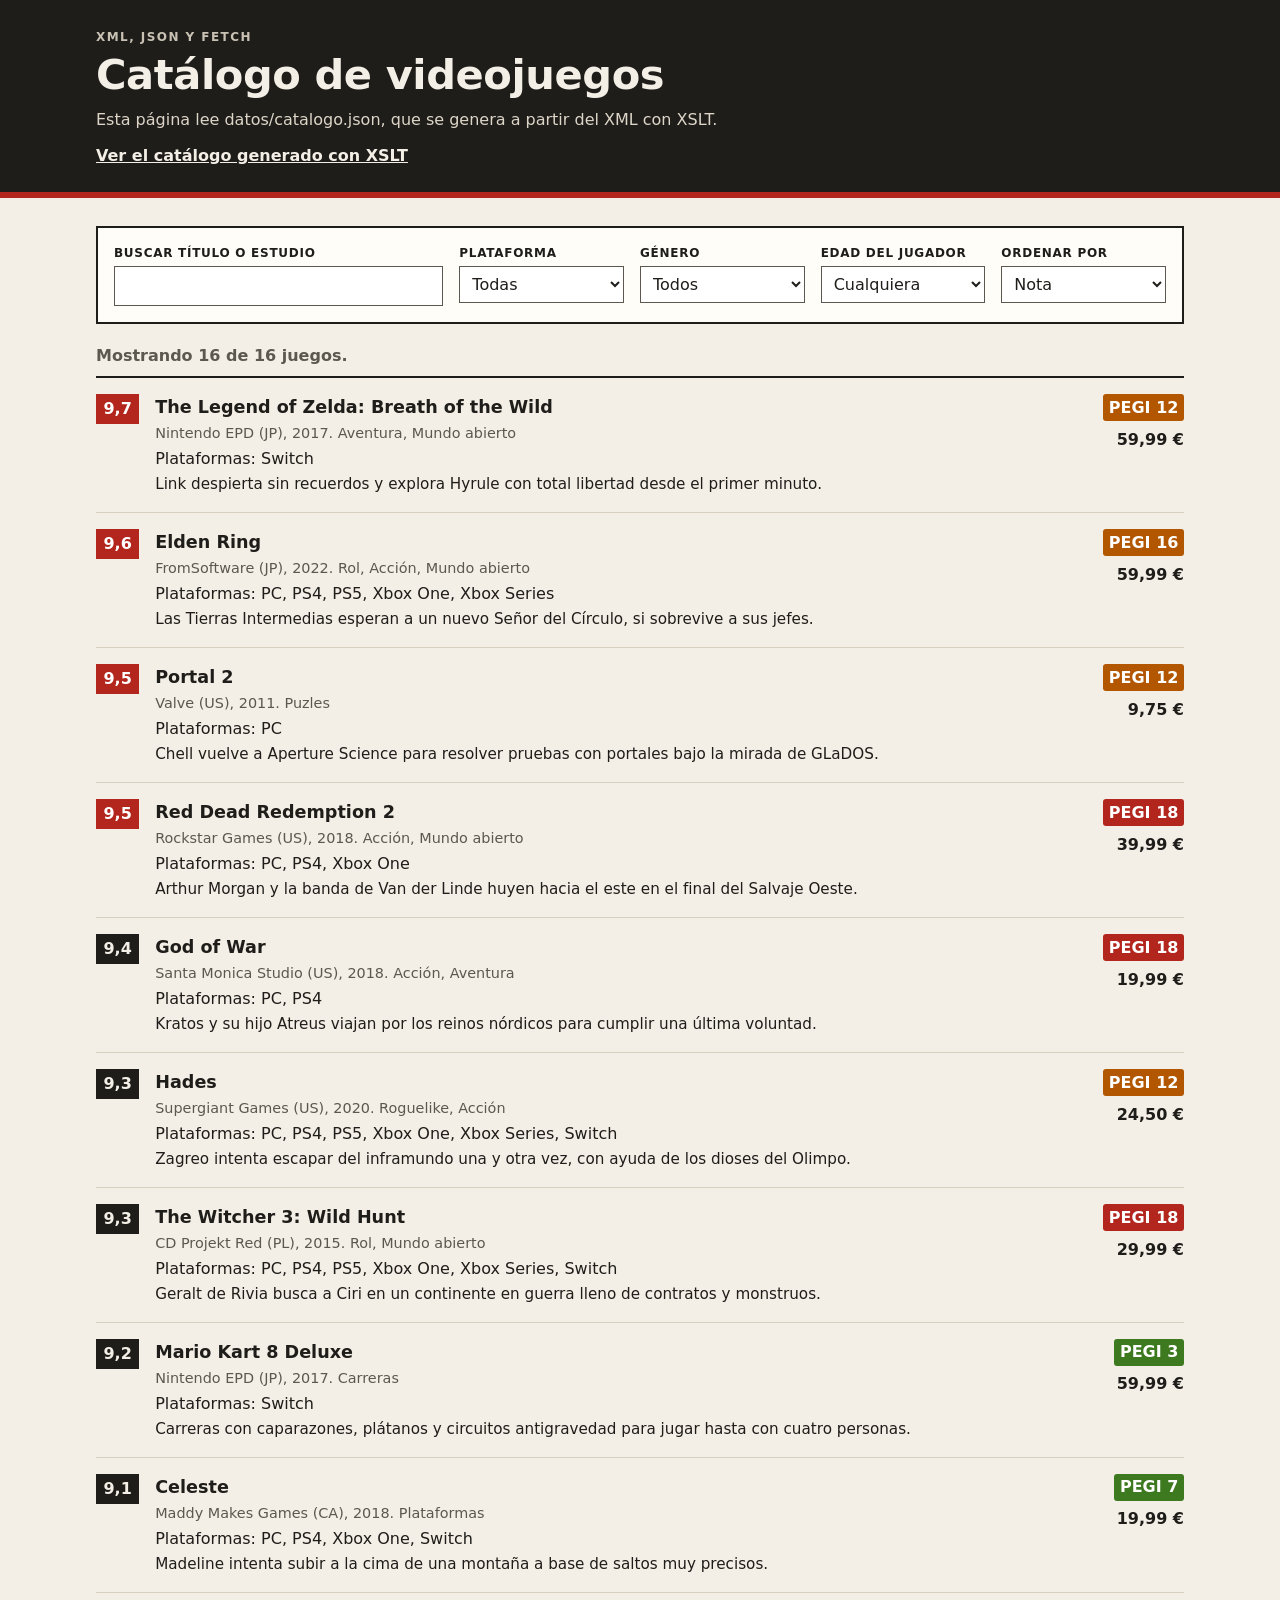
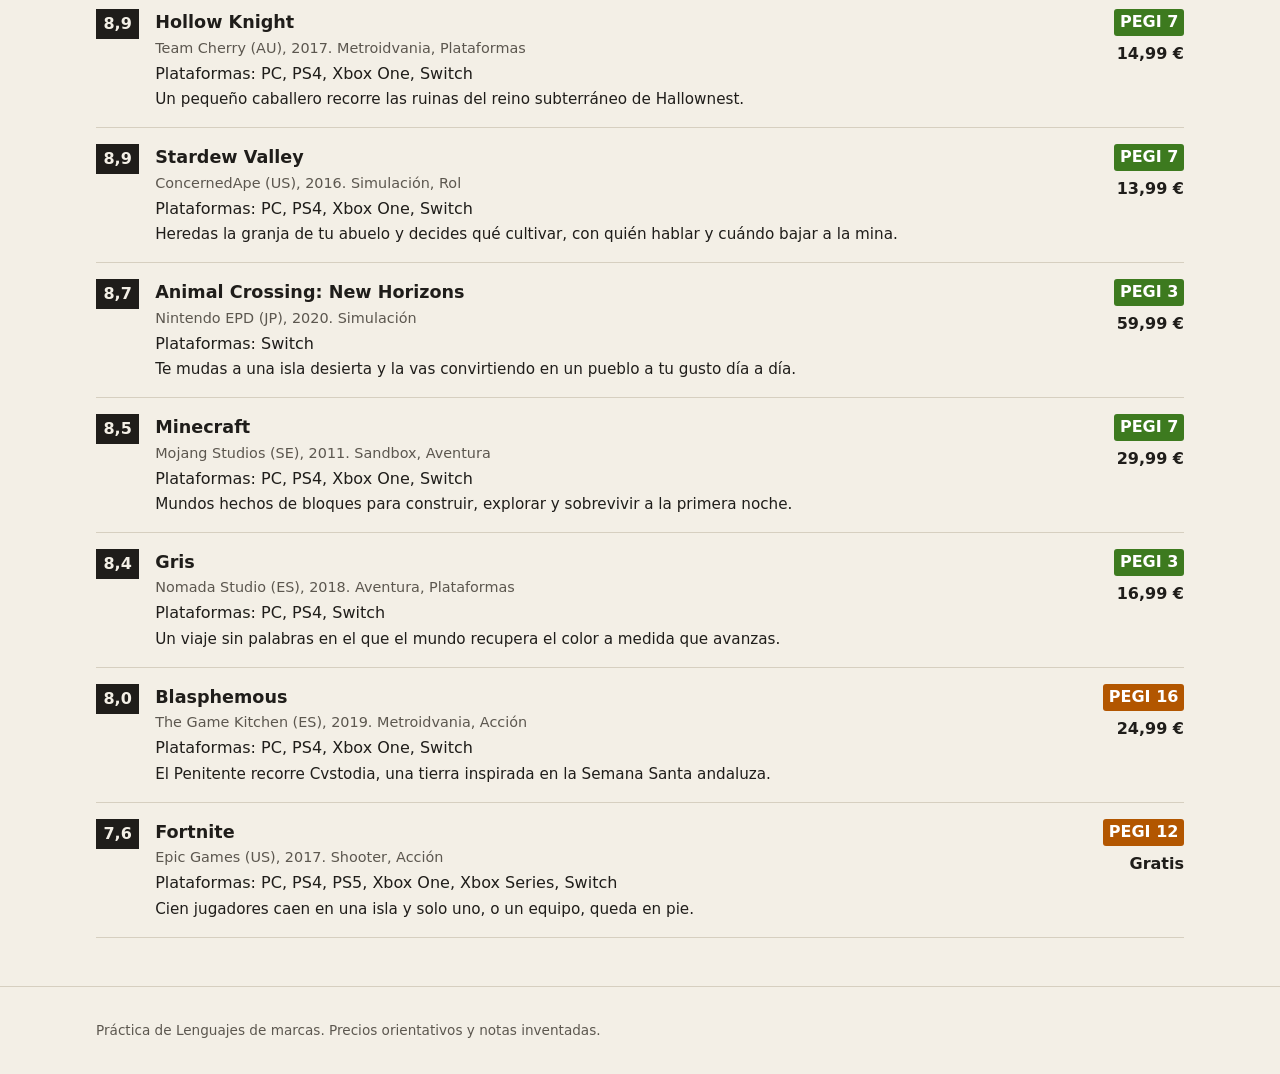
==== web/index.html @ 9788ff0d "Catálogo de videojuegos en XML: DTD, XSD, XPath, XSLT y JSON" ====
<!DOCTYPE html>
<html lang="es">
<head>
  <meta charset="UTF-8">
  <meta name="viewport" content="width=device-width, initial-scale=1">
  <title>Catálogo de videojuegos (JSON)</title>
  <link rel="stylesheet" href="../css/estilos.css">
</head>
<body>
  <header class="cabecera">
    <div class="contenedor">
      <p class="cabecera__etiqueta">XML, JSON y fetch</p>
      <h1>Catálogo de videojuegos</h1>
      <p class="cabecera__texto">Esta página lee datos/catalogo.json, que se genera a partir del XML con XSLT.</p>
      <nav class="cabecera__enlaces" aria-label="Otras vistas">
        <a href="../salida/catalogo.html">Ver el catálogo generado con XSLT</a>
      </nav>
    </div>
  </header>

  <main class="contenedor">
    <form class="filtros" id="filtros" role="search">
      <div class="filtros__busqueda">
        <label for="busqueda">Buscar título o estudio</label>
        <input type="search" id="busqueda" name="busqueda" autocomplete="off">
      </div>
      <div>
        <label for="plataforma">Plataforma</label>
        <select id="plataforma" name="plataforma">
          <option value="">Todas</option>
        </select>
      </div>
      <div>
        <label for="genero">Género</label>
        <select id="genero" name="genero">
          <option value="">Todos</option>
        </select>
      </div>
      <div>
        <label for="edad">Edad del jugador</label>
        <select id="edad" name="edad">
          <option value="">Cualquiera</option>
          <option value="3">3 años</option>
          <option value="7">7 años</option>
          <option value="12">12 años</option>
          <option value="16">16 años</option>
          <option value="18">18 o más</option>
        </select>
      </div>
      <div>
        <label for="orden">Ordenar por</label>
        <select id="orden" name="orden">
          <option value="nota">Nota</option>
          <option value="precio">Precio (de menor a mayor)</option>
          <option value="anio">Año (más recientes)</option>
          <option value="titulo">Título</option>
        </select>
      </div>
    </form>

    <p class="estado" id="estado" aria-live="polite">Cargando catálogo...</p>
    <ul class="lista-juegos" id="lista"></ul>
  </main>

  <footer class="pie">
    <div class="contenedor">
      <p>Práctica de Lenguajes de marcas. Precios orientativos y notas inventadas.</p>
    </div>
  </footer>

  <template id="plantilla-ficha">
    <li class="ficha">
      <span class="nota"><span class="visualmente-oculto">Nota </span><span class="nota__valor"></span></span>
      <div>
        <h2></h2>
        <p class="ficha__datos"></p>
        <p class="ficha__plataformas"></p>
        <p class="ficha__descripcion"></p>
      </div>
      <div class="ficha__lado">
        <span class="pegi"></span>
        <span class="ficha__precio"></span>
      </div>
    </li>
  </template>

  <script src="app.js"></script>
</body>
</html>
---- css/estilos.css ----
/* Estilos compartidos por salida/catalogo.html (XSLT) y web/index.html (JSON) */

:root {
  --papel: #f3efe6;
  --blanco: #fffdf8;
  --tinta: #1f1d1a;
  --gris: #5c574f;
  --linea: #d6cfc0;
  --rojo: #b3261e;
  --pegi-verde: #3d7a1f;
  --pegi-naranja: #b25600;
  --pegi-rojo: #b3261e;
  --letra: "Segoe UI", system-ui, -apple-system, Roboto, "Helvetica Neue", Arial, sans-serif;
}

* {
  box-sizing: border-box;
}

body {
  margin: 0;
  background: var(--papel);
  color: var(--tinta);
  font-family: var(--letra);
  line-height: 1.5;
}

a {
  color: var(--rojo);
}

a:focus-visible,
input:focus-visible,
select:focus-visible,
button:focus-visible {
  outline: 3px solid var(--rojo);
  outline-offset: 2px;
}

.contenedor {
  max-width: 1120px;
  margin: 0 auto;
  padding: 0 16px;
}

.visualmente-oculto {
  position: absolute;
  width: 1px;
  height: 1px;
  overflow: hidden;
  clip: rect(0 0 0 0);
  white-space: nowrap;
}

/* Cabecera tipo portada de revista: banda oscura con filete rojo */
.cabecera {
  background: var(--tinta);
  color: var(--papel);
  border-bottom: 6px solid var(--rojo);
  padding: 1.75rem 0 1.5rem;
}

.cabecera h1 {
  margin: 0;
  font-size: clamp(1.8rem, 5vw, 2.6rem);
  font-weight: 800;
  line-height: 1.1;
  letter-spacing: -0.01em;
}

.cabecera__etiqueta {
  margin: 0 0 0.4rem;
  font-size: 0.75rem;
  font-weight: 700;
  letter-spacing: 0.12em;
  text-transform: uppercase;
  color: #c9c2b4;
}

.cabecera__texto {
  margin: 0.6rem 0 0;
  color: #ddd6c8;
}

.cabecera__enlaces {
  margin-top: 0.75rem;
}

.cabecera__enlaces a {
  color: var(--papel);
  font-weight: 600;
}

.cabecera a:focus-visible {
  outline-color: var(--papel);
}

h2 {
  display: inline-block;
  margin: 2.5rem 0 1rem;
  padding-bottom: 0.2rem;
  border-bottom: 3px solid var(--rojo);
  font-size: 1.25rem;
  font-weight: 800;
}

/* Resumen con los datos calculados */
.resumen {
  display: grid;
  grid-template-columns: repeat(4, 1fr);
  gap: 1rem;
  margin: 1.75rem 0 0;
}

.resumen div {
  border-left: 3px solid var(--tinta);
  padding-left: 0.75rem;
}

.resumen dt {
  font-size: 0.75rem;
  font-weight: 700;
  letter-spacing: 0.08em;
  text-transform: uppercase;
  color: var(--gris);
}

.resumen dd {
  margin: 0;
  font-size: 1.9rem;
  font-weight: 800;
  font-variant-numeric: tabular-nums;
}

/* Tabla del catálogo */
.tabla {
  width: 100%;
  border-collapse: collapse;
  font-size: 0.95rem;
  background: var(--blanco);
}

.tabla thead th {
  text-align: left;
  font-size: 0.72rem;
  letter-spacing: 0.08em;
  text-transform: uppercase;
  border-bottom: 2px solid var(--tinta);
  padding: 0.6rem 0.5rem;
}

.tabla td,
.tabla tbody th {
  padding: 0.6rem 0.5rem;
  border-bottom: 1px solid var(--linea);
  vertical-align: top;
  text-align: left;
  font-weight: normal;
}

.tabla__titulo {
  display: block;
  font-weight: 700;
}

.tabla__descripcion {
  display: block;
  color: var(--gris);
  font-size: 0.85rem;
}

.num {
  text-align: right !important;
  white-space: nowrap;
  font-variant-numeric: tabular-nums;
}

.pais {
  display: inline-block;
  margin-left: 0.35em;
  padding: 0 0.3em;
  border: 1px solid var(--linea);
  font-size: 0.7rem;
  color: var(--gris);
  vertical-align: 0.1em;
}

/* Caja de nota como las de las revistas de videojuegos */
.nota {
  display: inline-block;
  min-width: 2.7rem;
  padding: 0.2rem 0.4rem;
  background: var(--tinta);
  color: var(--papel);
  font-weight: 800;
  text-align: center;
  font-variant-numeric: tabular-nums;
}

.nota--alta {
  background: var(--rojo);
  color: #fff;
}

.pegi {
  display: inline-block;
  min-width: 2rem;
  padding: 0.1rem 0.35rem;
  border-radius: 3px;
  color: #fff;
  font-weight: 800;
  text-align: center;
}

.pegi--verde { background: var(--pegi-verde); }
.pegi--naranja { background: var(--pegi-naranja); }
.pegi--rojo { background: var(--pegi-rojo); }

/* Agrupación por PEGI */
.grupos {
  display: grid;
  grid-template-columns: repeat(auto-fill, minmax(170px, 1fr));
  gap: 1.5rem;
}

.grupo {
  border-top: 3px solid var(--tinta);
  padding-top: 0.5rem;
}

.grupo h3 {
  display: flex;
  align-items: center;
  gap: 0.6rem;
  margin: 0 0 0.5rem;
  font-size: 1rem;
}

.grupo__total {
  font-weight: 600;
  color: var(--gris);
}

.grupo ul,
.lista-simple {
  margin: 0;
  padding: 0;
  list-style: none;
}

.grupo li,
.lista-simple li {
  padding: 0.25rem 0;
  border-bottom: 1px dotted var(--linea);
}

.pie {
  margin-top: 3rem;
  padding: 1.25rem 0;
  border-top: 1px solid var(--linea);
  color: var(--gris);
  font-size: 0.85rem;
}

/* Versión web: filtros y lista */
.filtros {
  display: grid;
  grid-template-columns: 2fr repeat(4, 1fr);
  gap: 1rem;
  margin-top: 1.75rem;
  padding: 1rem;
  background: var(--blanco);
  border: 2px solid var(--tinta);
}

.filtros label {
  display: block;
  margin-bottom: 0.25rem;
  font-size: 0.75rem;
  font-weight: 700;
  letter-spacing: 0.06em;
  text-transform: uppercase;
}

.filtros input,
.filtros select {
  width: 100%;
  padding: 0.45rem 0.5rem;
  border: 1px solid var(--gris);
  border-radius: 0;
  background: #fff;
  color: var(--tinta);
  font: inherit;
}

.estado {
  margin: 1.25rem 0 0.5rem;
  color: var(--gris);
  font-weight: 600;
}

.lista-juegos {
  margin: 0;
  padding: 0;
  list-style: none;
  border-top: 2px solid var(--tinta);
}

.ficha {
  display: grid;
  grid-template-columns: auto 1fr auto;
  align-items: start;
  gap: 1rem;
  padding: 1rem 0;
  border-bottom: 1px solid var(--linea);
}

/* Sin el subrayado rojo de los h2 de sección */
.ficha h2 {
  display: block;
  margin: 0;
  padding: 0;
  border: 0;
  font-size: 1.1rem;
  font-weight: 700;
}

.ficha p {
  margin: 0.15rem 0 0;
}

.ficha__datos {
  color: var(--gris);
  font-size: 0.9rem;
}

.ficha__descripcion {
  font-size: 0.95rem;
}

.ficha__lado {
  text-align: right;
}

.ficha__precio {
  display: block;
  margin-top: 0.4rem;
  font-weight: 700;
  font-variant-numeric: tabular-nums;
}

@media (max-width: 860px) {
  .filtros {
    grid-template-columns: 1fr 1fr;
  }

  .filtros__busqueda {
    grid-column: 1 / -1;
  }
}

@media (max-width: 760px) {
  .resumen {
    grid-template-columns: 1fr 1fr;
  }

  /* En móvil cada fila de la tabla pasa a ser un bloque con etiquetas */
  .tabla thead {
    position: absolute;
    width: 1px;
    height: 1px;
    overflow: hidden;
    clip: rect(0 0 0 0);
  }

  .tabla,
  .tabla tbody,
  .tabla tr,
  .tabla td,
  .tabla tbody th {
    display: block;
  }

  .tabla tr {
    padding: 0.75rem;
    border-bottom: 1px solid var(--linea);
  }

  .tabla td,
  .tabla tbody th {
    padding: 0.15rem 0;
    border: 0;
  }

  .tabla td::before {
    content: attr(data-etiqueta) ": ";
    font-size: 0.75rem;
    font-weight: 700;
    text-transform: uppercase;
    color: var(--gris);
  }

  .num {
    text-align: left !important;
  }

  .ficha {
    grid-template-columns: auto 1fr;
  }

  .ficha__lado {
    grid-column: 2;
    text-align: left;
  }

  .ficha__precio {
    display: inline;
    margin: 0 0 0 0.75rem;
  }
}
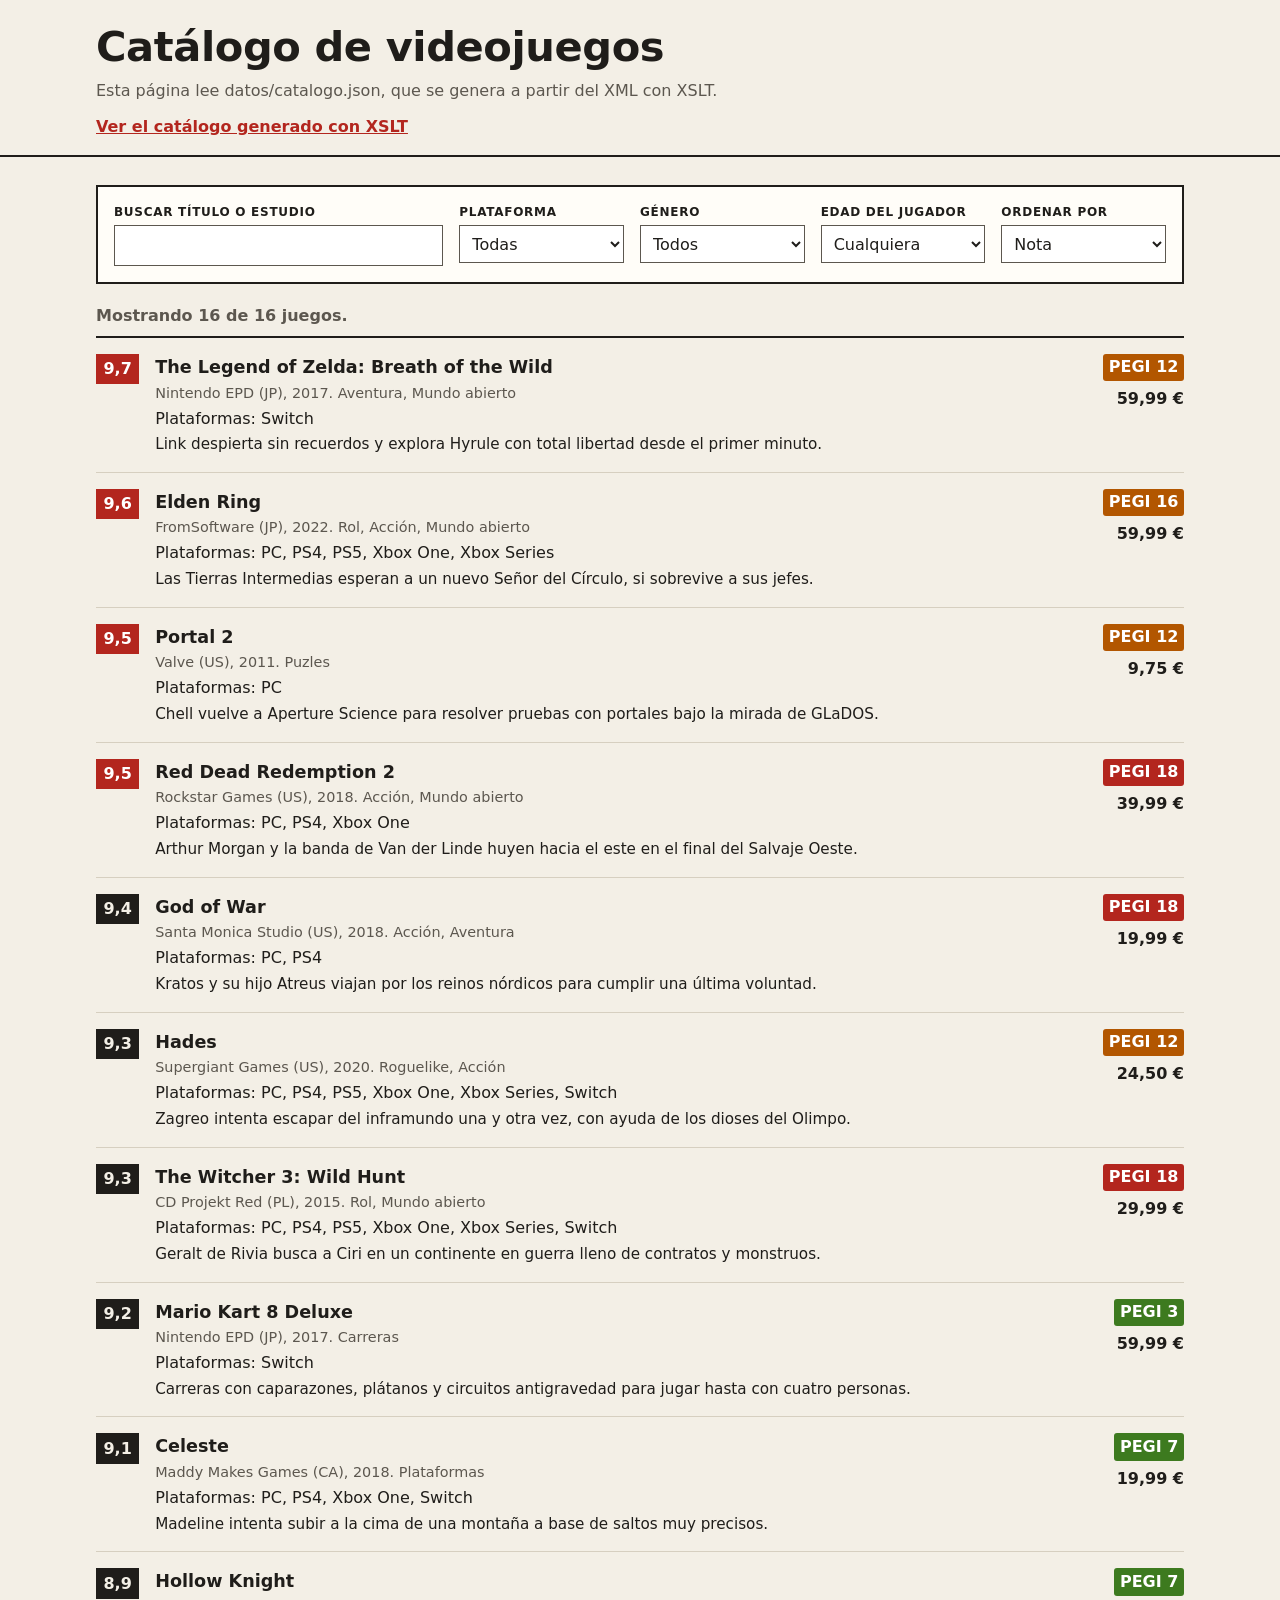
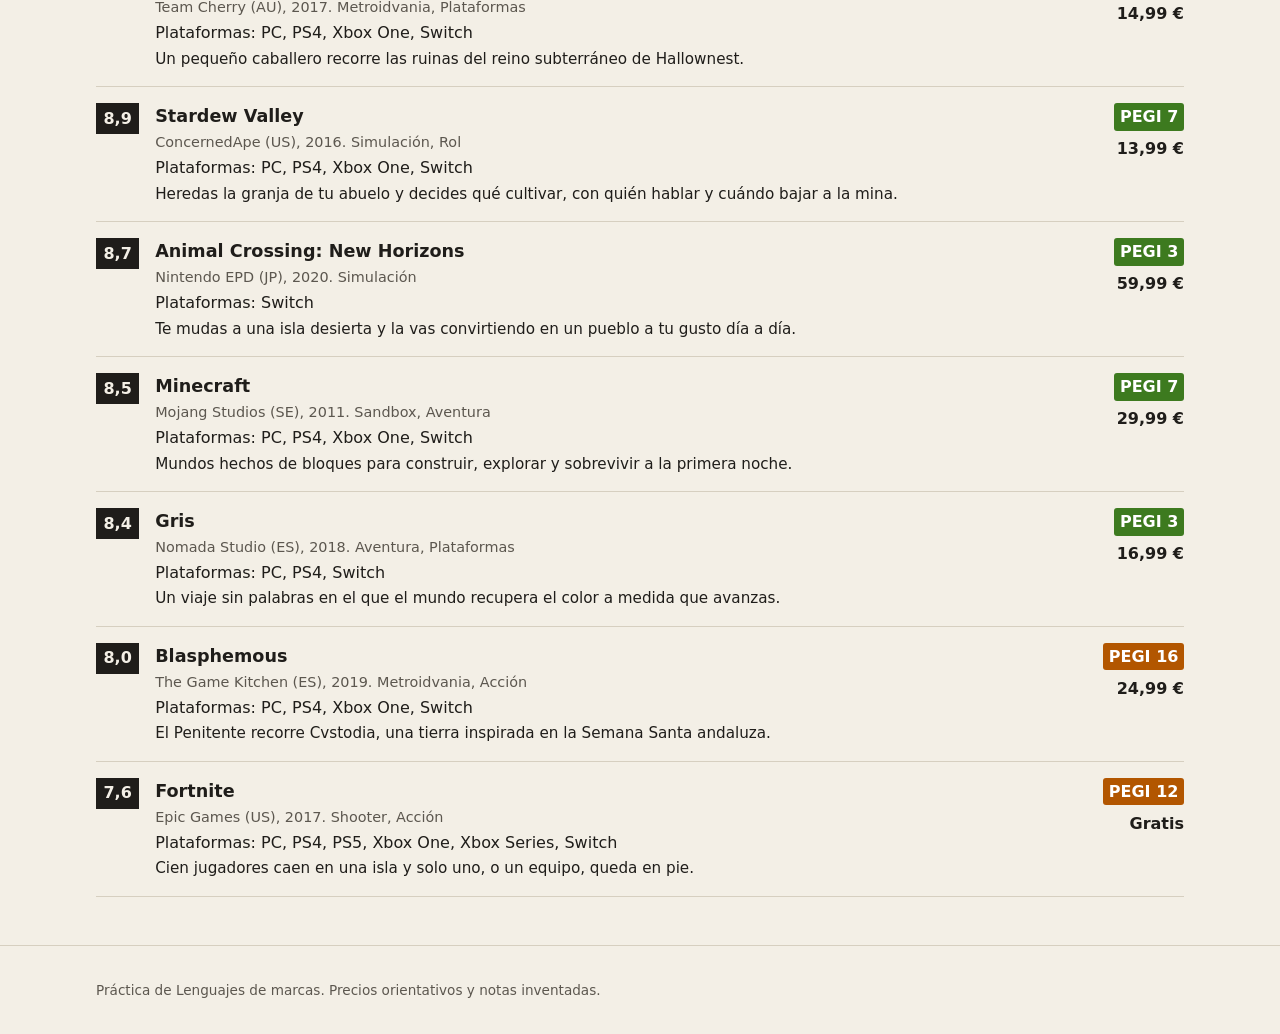
==== commit 5efede20: "Cambio el diseño del catálogo y acorto el README" ====
--- a/web/index.html
+++ b/web/index.html
@@ -9,7 +9,6 @@
 <body>
   <header class="cabecera">
     <div class="contenedor">
-      <p class="cabecera__etiqueta">XML, JSON y fetch</p>
       <h1>Catálogo de videojuegos</h1>
       <p class="cabecera__texto">Esta página lee datos/catalogo.json, que se genera a partir del XML con XSLT.</p>
       <nav class="cabecera__enlaces" aria-label="Otras vistas">
--- a/css/estilos.css
+++ b/css/estilos.css
@@ -52,12 +52,9 @@
   white-space: nowrap;
 }
 
-/* Cabecera tipo portada de revista: banda oscura con filete rojo */
 .cabecera {
-  background: var(--tinta);
-  color: var(--papel);
-  border-bottom: 6px solid var(--rojo);
-  padding: 1.75rem 0 1.5rem;
+  border-bottom: 2px solid var(--tinta);
+  padding: 1.5rem 0 1rem;
 }
 
 .cabecera h1 {
@@ -68,18 +65,9 @@
   letter-spacing: -0.01em;
 }
 
-.cabecera__etiqueta {
-  margin: 0 0 0.4rem;
-  font-size: 0.75rem;
-  font-weight: 700;
-  letter-spacing: 0.12em;
-  text-transform: uppercase;
-  color: #c9c2b4;
-}
-
 .cabecera__texto {
   margin: 0.6rem 0 0;
-  color: #ddd6c8;
+  color: var(--gris);
 }
 
 .cabecera__enlaces {
@@ -87,49 +75,17 @@
 }
 
 .cabecera__enlaces a {
-  color: var(--papel);
   font-weight: 600;
 }
 
-.cabecera a:focus-visible {
-  outline-color: var(--papel);
-}
-
 h2 {
-  display: inline-block;
   margin: 2.5rem 0 1rem;
-  padding-bottom: 0.2rem;
-  border-bottom: 3px solid var(--rojo);
   font-size: 1.25rem;
-  font-weight: 800;
-}
-
-/* Resumen con los datos calculados */
+}
+
 .resumen {
-  display: grid;
-  grid-template-columns: repeat(4, 1fr);
-  gap: 1rem;
-  margin: 1.75rem 0 0;
-}
-
-.resumen div {
-  border-left: 3px solid var(--tinta);
-  padding-left: 0.75rem;
-}
-
-.resumen dt {
-  font-size: 0.75rem;
-  font-weight: 700;
-  letter-spacing: 0.08em;
-  text-transform: uppercase;
-  color: var(--gris);
-}
-
-.resumen dd {
-  margin: 0;
-  font-size: 1.9rem;
-  font-weight: 800;
-  font-variant-numeric: tabular-nums;
+  margin: 1.25rem 0 0;
+  color: var(--gris);
 }
 
 /* Tabla del catálogo */
@@ -173,16 +129,6 @@
   text-align: right !important;
   white-space: nowrap;
   font-variant-numeric: tabular-nums;
-}
-
-.pais {
-  display: inline-block;
-  margin-left: 0.35em;
-  padding: 0 0.3em;
-  border: 1px solid var(--linea);
-  font-size: 0.7rem;
-  color: var(--gris);
-  vertical-align: 0.1em;
 }
 
 /* Caja de nota como las de las revistas de videojuegos */
@@ -315,14 +261,9 @@
   border-bottom: 1px solid var(--linea);
 }
 
-/* Sin el subrayado rojo de los h2 de sección */
 .ficha h2 {
-  display: block;
-  margin: 0;
-  padding: 0;
-  border: 0;
+  margin: 0;
   font-size: 1.1rem;
-  font-weight: 700;
 }
 
 .ficha p {
@@ -360,10 +301,6 @@
 }
 
 @media (max-width: 760px) {
-  .resumen {
-    grid-template-columns: 1fr 1fr;
-  }
-
   /* En móvil cada fila de la tabla pasa a ser un bloque con etiquetas */
   .tabla thead {
     position: absolute;
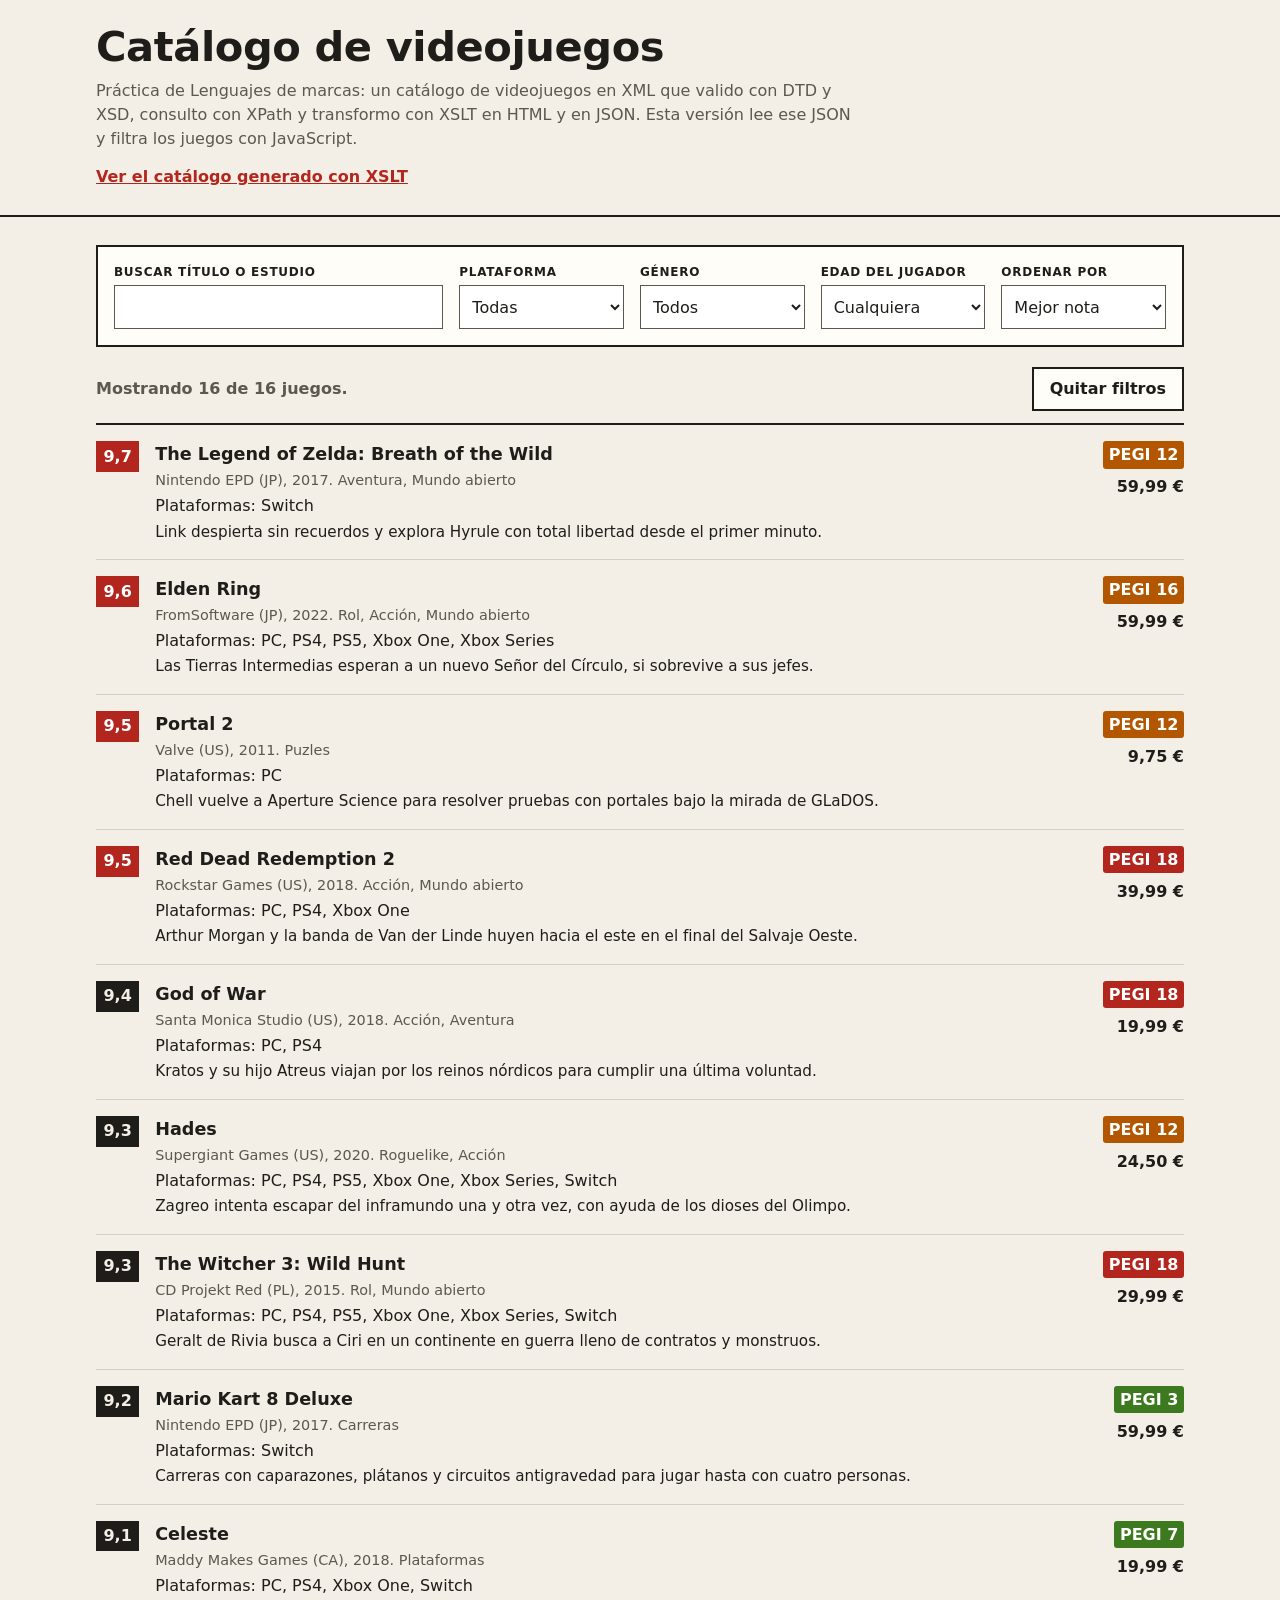
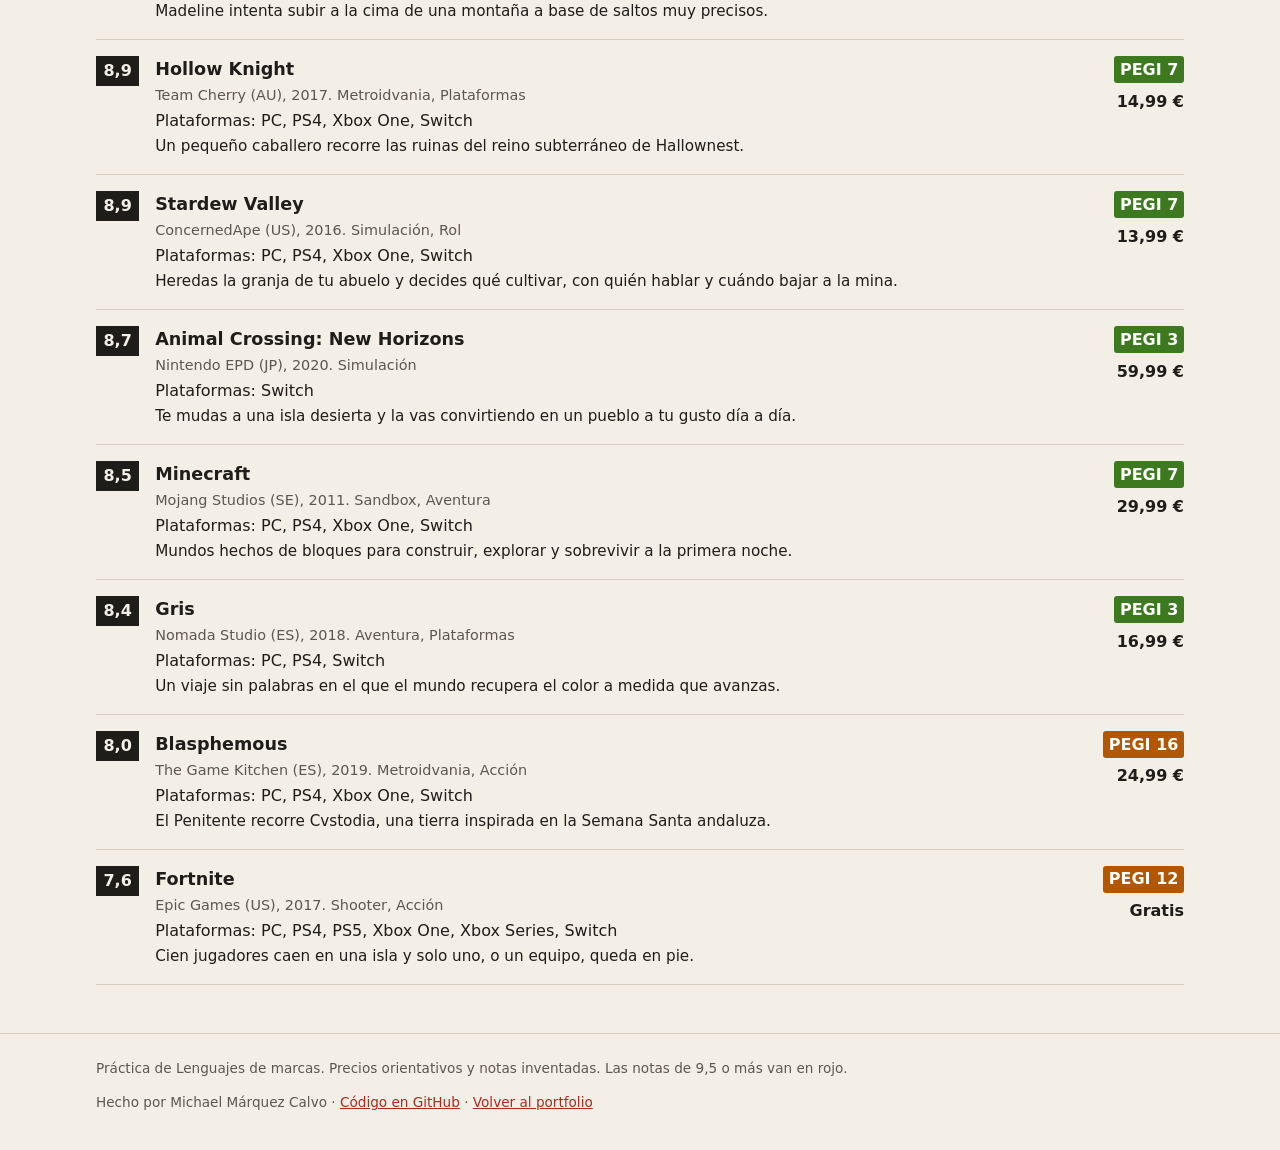
==== commit 383a8b17: "Botón para quitar filtros, pie con enlaces y textos más claros" ====
--- a/web/index.html
+++ b/web/index.html
@@ -3,6 +3,7 @@
 <head>
   <meta charset="UTF-8">
   <meta name="viewport" content="width=device-width, initial-scale=1">
+  <meta name="description" content="Catálogo de videojuegos hecho en XML y validado con DTD y XSD. Esta versión lee el JSON generado con XSLT y filtra con JavaScript.">
   <title>Catálogo de videojuegos (JSON)</title>
   <link rel="stylesheet" href="../css/estilos.css">
 </head>
@@ -10,7 +11,7 @@
   <header class="cabecera">
     <div class="contenedor">
       <h1>Catálogo de videojuegos</h1>
-      <p class="cabecera__texto">Esta página lee datos/catalogo.json, que se genera a partir del XML con XSLT.</p>
+      <p class="cabecera__texto">Práctica de Lenguajes de marcas: un catálogo de videojuegos en XML que valido con DTD y XSD, consulto con XPath y transformo con XSLT en HTML y en JSON. Esta versión lee ese JSON y filtra los juegos con JavaScript.</p>
       <nav class="cabecera__enlaces" aria-label="Otras vistas">
         <a href="../salida/catalogo.html">Ver el catálogo generado con XSLT</a>
       </nav>
@@ -43,27 +44,31 @@
           <option value="7">7 años</option>
           <option value="12">12 años</option>
           <option value="16">16 años</option>
-          <option value="18">18 o más</option>
         </select>
       </div>
       <div>
         <label for="orden">Ordenar por</label>
         <select id="orden" name="orden">
-          <option value="nota">Nota</option>
-          <option value="precio">Precio (de menor a mayor)</option>
-          <option value="anio">Año (más recientes)</option>
-          <option value="titulo">Título</option>
+          <option value="nota">Mejor nota</option>
+          <option value="precio">Más baratos</option>
+          <option value="anio">Más recientes</option>
+          <option value="titulo">Título, A-Z</option>
         </select>
       </div>
     </form>
 
-    <p class="estado" id="estado" aria-live="polite">Cargando catálogo...</p>
+    <div class="resultado">
+      <p class="estado" id="estado" aria-live="polite">Cargando catálogo...</p>
+      <!-- El atributo form une el botón al formulario aunque esté fuera de él -->
+      <button type="reset" form="filtros" class="boton">Quitar filtros</button>
+    </div>
     <ul class="lista-juegos" id="lista"></ul>
   </main>
 
   <footer class="pie">
     <div class="contenedor">
-      <p>Práctica de Lenguajes de marcas. Precios orientativos y notas inventadas.</p>
+      <p>Práctica de Lenguajes de marcas. Precios orientativos y notas inventadas. Las notas de 9,5 o más van en rojo.</p>
+      <p>Hecho por Michael Márquez Calvo · <a href="https://github.com/michaelmarquez-daw/videojuegos-xml">Código en GitHub</a> · <a href="https://michaelmarquez-daw.github.io/">Volver al portfolio</a></p>
     </div>
   </footer>
 
--- a/css/estilos.css
+++ b/css/estilos.css
@@ -25,6 +25,18 @@
   line-height: 1.5;
 }
 
+/* Reparte mejor las líneas: sin una palabra sola al final del título o del párrafo */
+h1,
+h2,
+h3 {
+  text-wrap: balance;
+}
+
+p,
+.tabla__descripcion {
+  text-wrap: pretty;
+}
+
 a {
   color: var(--rojo);
 }
@@ -47,6 +59,9 @@
   position: absolute;
   width: 1px;
   height: 1px;
+  margin: -1px;
+  padding: 0;
+  border: 0;
   overflow: hidden;
   clip: rect(0 0 0 0);
   white-space: nowrap;
@@ -66,12 +81,21 @@
 }
 
 .cabecera__texto {
+  max-width: 75ch;
   margin: 0.6rem 0 0;
   color: var(--gris);
 }
 
 .cabecera__enlaces {
-  margin-top: 0.75rem;
+  margin-top: 0.25rem;
+}
+
+/* Enlaces de 44 px de alto como mínimo para poder pulsarlos bien con el dedo */
+.cabecera__enlaces a,
+.pie a {
+  display: inline-block;
+  min-height: 44px;
+  padding: 10px 0;
 }
 
 .cabecera__enlaces a {
@@ -89,6 +113,11 @@
 }
 
 /* Tabla del catálogo */
+/* Si algún día no cabe, la tabla se desplaza dentro de su caja y no mueve toda la página */
+.tabla-envoltorio {
+  overflow-x: auto;
+}
+
 .tabla {
   width: 100%;
   border-collapse: collapse;
@@ -125,8 +154,9 @@
   font-size: 0.85rem;
 }
 
-.num {
-  text-align: right !important;
+/* .tabla .num pesa más que .tabla td, así no hace falta !important */
+.tabla .num {
+  text-align: right;
   white-space: nowrap;
   font-variant-numeric: tabular-nums;
 }
@@ -208,6 +238,10 @@
   font-size: 0.85rem;
 }
 
+.pie p {
+  margin: 0.25rem 0;
+}
+
 /* Versión web: filtros y lista */
 .filtros {
   display: grid;
@@ -237,12 +271,43 @@
   background: #fff;
   color: var(--tinta);
   font: inherit;
+  min-height: 44px;
+}
+
+.filtros select {
+  cursor: pointer;
+}
+
+/* Texto con el número de resultados y, a su lado, el botón para quitar los filtros */
+.resultado {
+  display: flex;
+  flex-wrap: wrap;
+  align-items: center;
+  justify-content: space-between;
+  gap: 0.5rem 1rem;
+  margin: 1.25rem 0 0.75rem;
 }
 
 .estado {
-  margin: 1.25rem 0 0.5rem;
+  margin: 0;
   color: var(--gris);
   font-weight: 600;
+}
+
+.boton {
+  min-height: 44px;
+  padding: 0 1rem;
+  border: 2px solid var(--tinta);
+  border-radius: 0;
+  background: var(--blanco);
+  color: var(--tinta);
+  font: inherit;
+  font-weight: 700;
+  cursor: pointer;
+}
+
+.boton:hover {
+  background: var(--papel);
 }
 
 .lista-juegos {
@@ -337,8 +402,35 @@
     color: var(--gris);
   }
 
-  .num {
-    text-align: left !important;
+  .tabla .num {
+    text-align: left;
+  }
+
+  /* La caja de la nota ya se entiende sola y el precio lleva € o "Gratis" */
+  .tabla td[data-etiqueta="Nota"]::before,
+  .tabla td[data-etiqueta="Precio"]::before {
+    content: none;
+  }
+
+  /* Estudio y año en una línea, y PEGI y precio en otra, para que cada juego ocupe menos */
+  .tabla td[data-etiqueta="Estudio"],
+  .tabla td[data-etiqueta="Año"],
+  .tabla td[data-etiqueta="PEGI"],
+  .tabla td[data-etiqueta="Precio"] {
+    display: inline-block;
+    margin-right: 1rem;
+  }
+
+  /* En móvil el texto principal a 16 px y el secundario a 15 px */
+  .tabla,
+  .ficha__descripcion {
+    font-size: 1rem;
+  }
+
+  .tabla__descripcion,
+  .ficha__datos,
+  .pie {
+    font-size: 0.9375rem;
   }
 
   .ficha {
